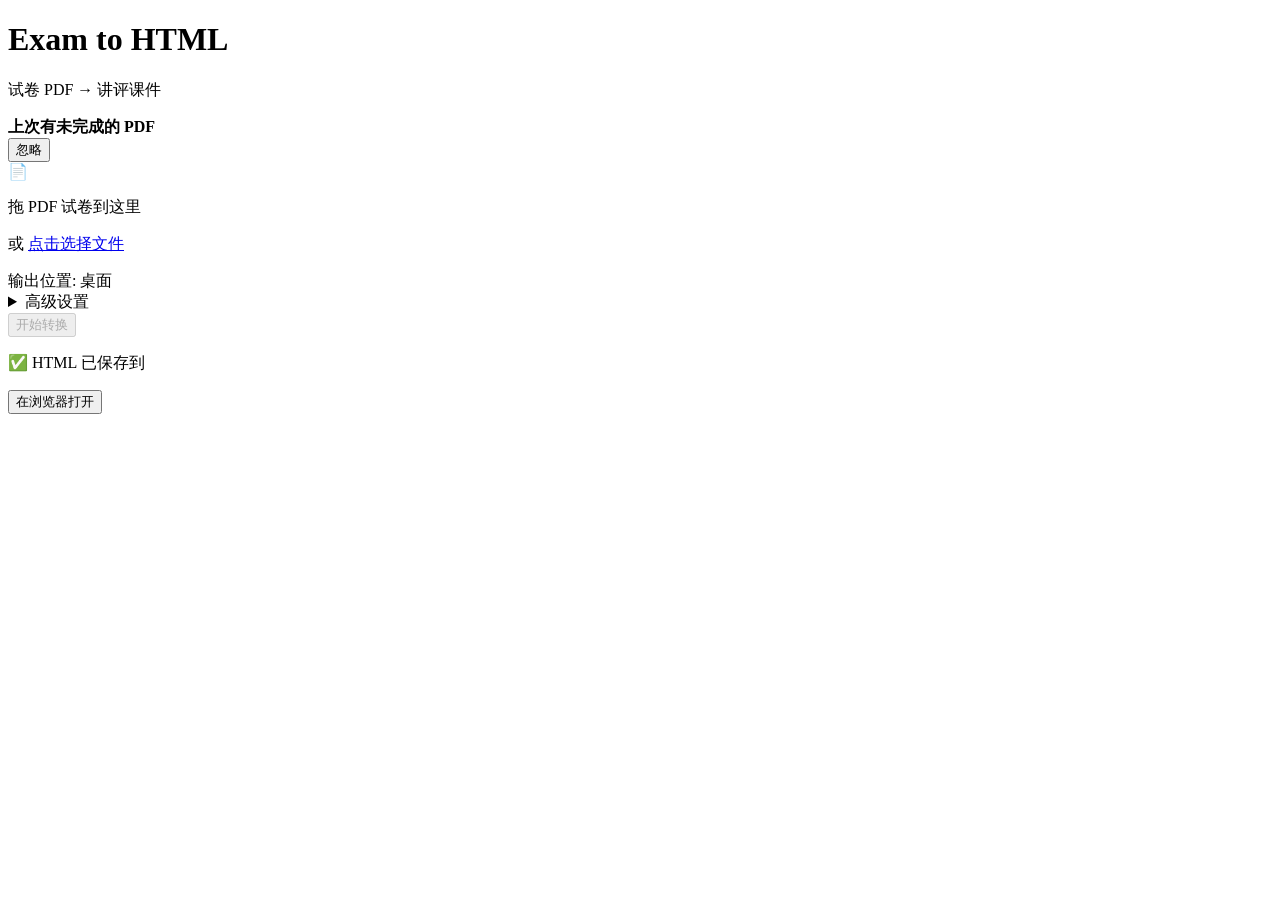
==== exam_to_html/gui/static/index.html @ 2f783986 "feat: M1-M3-M5 完整骨架 M1 骨架 (5 phase): - pyproject + paths + config + backend/pipeline + FastAPI serve" ====
<!DOCTYPE html>
<html lang="zh-CN">
<head>
  <meta charset="UTF-8">
  <meta name="viewport" content="width=device-width, initial-scale=1.0">
  <title>Exam to HTML</title>
  <link rel="stylesheet" href="/style.css">
</head>
<body>
  <header>
    <h1>Exam to HTML</h1>
    <p class="subtitle">试卷 PDF → 讲评课件</p>
  </header>

  <main>
    <!-- 启动 banner: 上次未完成 PDF (M3-2) -->
    <div id="incomplete-banner" class="banner hidden" role="alert">
      <div class="banner-text">
        <strong>上次有未完成的 PDF</strong>
        <span id="incomplete-detail"></span>
      </div>
      <button id="dismiss-banner" class="btn-link">忽略</button>
    </div>

    <!-- 拖拽区 -->
    <div id="dropzone" class="dropzone">
      <div class="dz-inner">
        <div class="dz-icon">📄</div>
        <p class="dz-title">拖 PDF 试卷到这里</p>
        <p class="dz-sub">或 <a href="#" id="pick-link">点击选择文件</a></p>
        <p class="dz-filename" id="picked-name"></p>
      </div>
      <input type="file" id="filepicker" accept=".pdf,application/pdf" hidden>
    </div>

    <!-- 输出位置 -->
    <div class="row output-row">
      <label>输出位置:</label>
      <span id="output-dir" class="output-dir">桌面</span>
    </div>

    <!-- 高级设置 (折叠) -->
    <details id="advanced">
      <summary>高级设置</summary>
      <div class="adv-body">
        <label class="field">
          <span>MinerU API Token (可选)</span>
          <input type="password" id="token" placeholder="不填也能用" autocomplete="off">
        </label>
        <p class="hint">
          💡 不填也能用。<br>
          填了之后能识别题目类型（单选/多选/解答）。
        </p>
        <button id="save-token" class="btn-secondary">保存设置</button>

        <!-- 自动更新 -->
        <div class="updater-row">
          <button id="check-update" class="btn-secondary">📦 检查更新</button>
          <span id="update-status" class="update-status"></span>
        </div>
      </div>
    </details>

    <!-- 操作 -->
    <button id="start" class="btn-primary" disabled>开始转换</button>

    <!-- 状态 -->
    <div id="status" class="status hidden" role="status" aria-live="polite"></div>

    <!-- 结果 -->
    <div id="result" class="result hidden">
      <p>✅ HTML 已保存到 <code id="result-path"></code></p>
      <button id="open-btn" class="btn-secondary">在浏览器打开</button>
    </div>
  </main>

  <script src="/app.js"></script>
</body>
</html>
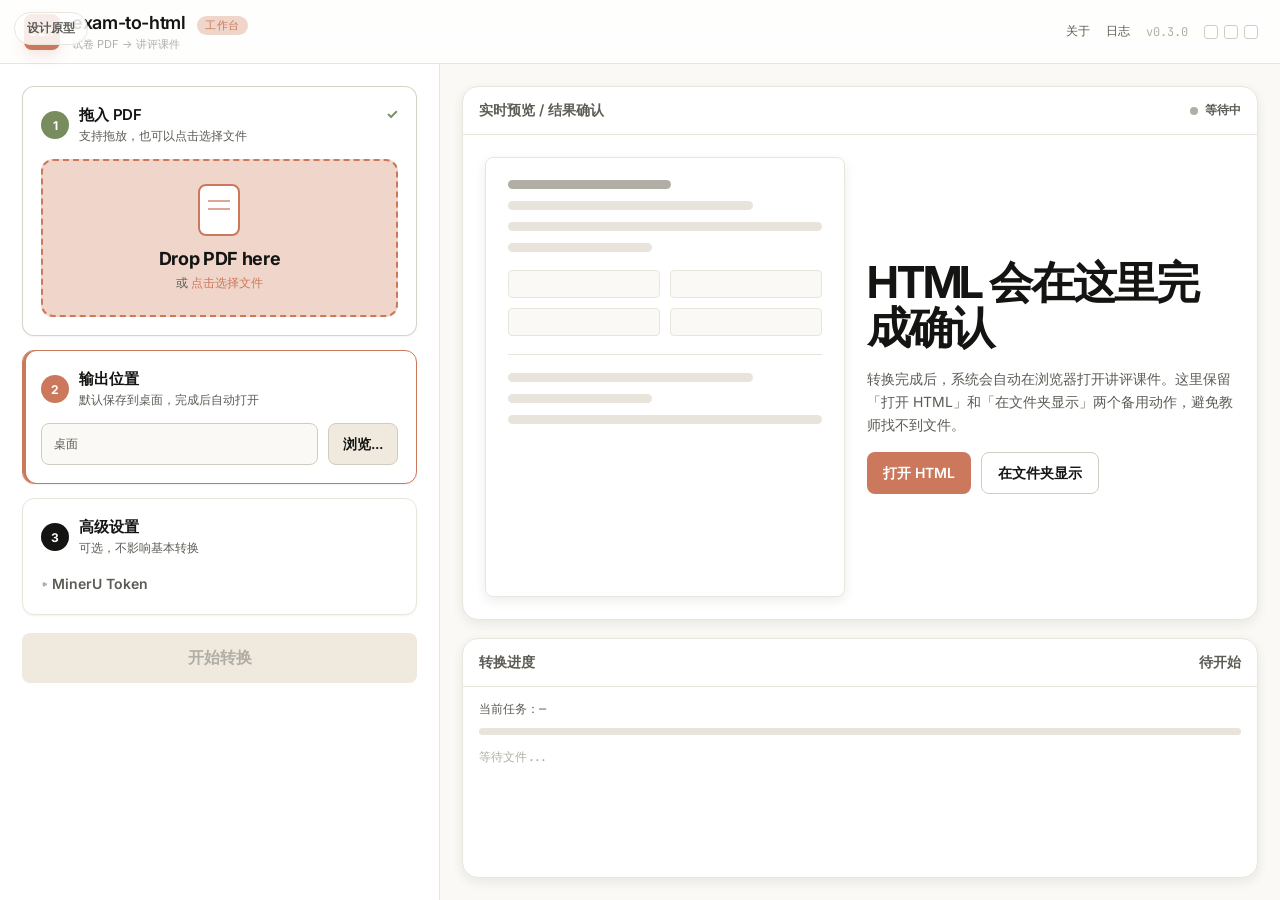
==== commit 182cb365: "feat(ui): M2 Workbench 暖橙版 (PDF2PPT 风格) - 新版 UI: 顶栏 + 左 3 步卡 (拖PDF/输出位置/高级) + 右预览/进度 - 暖色 token 沿用 P" ====
--- a/exam_to_html/gui/static/index.html
+++ b/exam_to_html/gui/static/index.html
@@ -4,76 +4,162 @@
   <meta charset="UTF-8">
   <meta name="viewport" content="width=device-width, initial-scale=1.0">
   <title>Exam to HTML</title>
-  <link rel="stylesheet" href="/style.css">
+  <link rel="preconnect" href="https://fonts.googleapis.com">
+  <link rel="preconnect" href="https://fonts.gstatic.com" crossorigin>
+  <link rel="stylesheet" href="https://fonts.googleapis.com/css2?family=Inter:wght@400;500;600;700&family=JetBrains+Mono:wght@400;500&display=swap">
+  <link rel="stylesheet" href="style.css">
 </head>
 <body>
-  <header>
-    <h1>Exam to HTML</h1>
-    <p class="subtitle">试卷 PDF → 讲评课件</p>
-  </header>
+  <!-- M2 · Workbench 暖橙版 (PDF2PPT 风格) -->
+  <a class="back" href="../../../docs/ui-prototypes/index.html" target="_blank" title="查看 M2 UI 设计原型">设计原型</a>
 
-  <main>
-    <!-- 启动 banner: 上次未完成 PDF (M3-2) -->
-    <div id="incomplete-banner" class="banner hidden" role="alert">
-      <div class="banner-text">
-        <strong>上次有未完成的 PDF</strong>
-        <span id="incomplete-detail"></span>
-      </div>
-      <button id="dismiss-banner" class="btn-link">忽略</button>
-    </div>
-
-    <!-- 拖拽区 -->
-    <div id="dropzone" class="dropzone">
-      <div class="dz-inner">
-        <div class="dz-icon">📄</div>
-        <p class="dz-title">拖 PDF 试卷到这里</p>
-        <p class="dz-sub">或 <a href="#" id="pick-link">点击选择文件</a></p>
-        <p class="dz-filename" id="picked-name"></p>
-      </div>
-      <input type="file" id="filepicker" accept=".pdf,application/pdf" hidden>
-    </div>
-
-    <!-- 输出位置 -->
-    <div class="row output-row">
-      <label>输出位置:</label>
-      <span id="output-dir" class="output-dir">桌面</span>
-    </div>
-
-    <!-- 高级设置 (折叠) -->
-    <details id="advanced">
-      <summary>高级设置</summary>
-      <div class="adv-body">
-        <label class="field">
-          <span>MinerU API Token (可选)</span>
-          <input type="password" id="token" placeholder="不填也能用" autocomplete="off">
-        </label>
-        <p class="hint">
-          💡 不填也能用。<br>
-          填了之后能识别题目类型（单选/多选/解答）。
-        </p>
-        <button id="save-token" class="btn-secondary">保存设置</button>
-
-        <!-- 自动更新 -->
-        <div class="updater-row">
-          <button id="check-update" class="btn-secondary">📦 检查更新</button>
-          <span id="update-status" class="update-status"></span>
+  <div class="app">
+    <header class="topbar">
+      <div class="brand">
+        <span class="logo" aria-hidden="true">e2h</span>
+        <div>
+          <h1>exam-to-html <span class="workbench-tag">工作台</span></h1>
+          <p class="brand-sub">试卷 PDF → 讲评课件</p>
         </div>
       </div>
-    </details>
+      <div class="top-actions">
+        <span>关于</span>
+        <span>日志</span>
+        <span class="version">v0.3.0</span>
+        <span class="window-btns" aria-hidden="true"><span></span><span></span><span></span></span>
+      </div>
+    </header>
 
-    <!-- 操作 -->
-    <button id="start" class="btn-primary" disabled>开始转换</button>
+    <main class="workspace">
+      <!-- ============ 左栏：转换控制 ============ -->
+      <section class="left" aria-label="转换控制">
 
-    <!-- 状态 -->
-    <div id="status" class="status hidden" role="status" aria-live="polite"></div>
+        <!-- M3-2 启动 banner -->
+        <div id="incomplete-banner" class="banner hidden" role="alert">
+          <div class="banner-text">
+            <strong>上次有未完成的 PDF</strong>
+            <span id="incomplete-detail"></span>
+          </div>
+          <div class="banner-actions">
+            <button id="dismiss-banner" class="btn-link">忽略</button>
+            <button id="clear-incomplete" class="btn-link warn hidden">丢弃</button>
+          </div>
+        </div>
 
-    <!-- 结果 -->
-    <div id="result" class="result hidden">
-      <p>✅ HTML 已保存到 <code id="result-path"></code></p>
-      <button id="open-btn" class="btn-secondary">在浏览器打开</button>
-    </div>
-  </main>
+        <article id="step-drop" class="step-card done">
+          <div class="step-head">
+            <span class="badge" aria-hidden="true">1</span>
+            <div>
+              <h2 class="step-title">拖入 PDF</h2>
+              <p class="step-sub">支持拖放，也可以点击选择文件</p>
+            </div>
+          </div>
+          <label id="dropzone" class="drop" for="filepicker" tabindex="0" aria-label="拖放或点击选择 PDF 文件">
+            <div>
+              <div class="doc-mini" aria-hidden="true"></div>
+              <strong>Drop PDF here</strong>
+              <span>或 <a href="#" id="pick-link" onclick="event.preventDefault();">点击选择文件</a></span>
+            </div>
+            <input type="file" id="filepicker" accept=".pdf,application/pdf" hidden>
+          </label>
+          <div id="file-pill" class="file-pill hidden">
+            <b id="picked-name">filename.pdf</b>
+            <code id="picked-size">0 MB</code>
+          </div>
+        </article>
 
-  <script src="/app.js"></script>
+        <article id="step-output" class="step-card active">
+          <div class="step-head">
+            <span class="badge" aria-hidden="true">2</span>
+            <div>
+              <h2 class="step-title">输出位置</h2>
+              <p class="step-sub">默认保存到桌面，完成后自动打开</p>
+            </div>
+          </div>
+          <div class="input-row">
+            <input id="output-dir" class="path-input" value="桌面" aria-label="输出位置" readonly>
+            <button class="small-btn" type="button">浏览...</button>
+          </div>
+        </article>
+
+        <article id="step-advanced" class="step-card">
+          <div class="step-head">
+            <span class="badge" aria-hidden="true">3</span>
+            <div>
+              <h2 class="step-title">高级设置</h2>
+              <p class="step-sub">可选，不影响基本转换</p>
+            </div>
+          </div>
+          <details id="advanced">
+            <summary>MinerU Token</summary>
+            <div class="token-box">
+              <label for="token" class="visually-hidden">MinerU API Token</label>
+              <input type="password" id="token" placeholder="不填也能用" autocomplete="off">
+              <p>填了之后能识别题目类型（单选 / 多选 / 解答）。</p>
+              <button id="save-token" class="small-btn" type="button">保存 Token</button>
+            </div>
+          </details>
+        </article>
+
+        <button id="start" class="primary" type="button" disabled>开始转换</button>
+      </section>
+
+      <!-- ============ 右栏：预览 + 进度 ============ -->
+      <section class="right" aria-label="预览与进度">
+        <article class="preview-card">
+          <div class="preview-head">
+            <span>实时预览 / 结果确认</span>
+            <span class="status-dot" id="status-dot">等待中</span>
+          </div>
+          <div class="preview-body">
+            <div class="pdf-page" aria-label="PDF 页面缩略预览">
+              <div class="paper-line dark"></div>
+              <div class="paper-line mid"></div>
+              <div class="paper-line"></div>
+              <div class="paper-line short"></div>
+              <div class="answer-grid"><span></span><span></span><span></span><span></span></div>
+              <div class="page-divider"></div>
+              <div class="paper-line mid"></div>
+              <div class="paper-line short"></div>
+              <div class="paper-line"></div>
+            </div>
+            <div class="result-panel">
+              <h1 id="result-headline">HTML 会在这里完成确认</h1>
+              <p>转换完成后，系统会自动在浏览器打开讲评课件。这里保留「打开 HTML」和「在文件夹显示」两个备用动作，避免教师找不到文件。</p>
+              <div class="preview-actions">
+                <button id="open-btn" class="open" type="button">打开 HTML</button>
+                <button class="ghost" type="button" id="reveal-btn">在文件夹显示</button>
+              </div>
+              <div id="result" class="result hidden">
+                <code id="result-path" class="result-path"></code>
+              </div>
+            </div>
+          </div>
+        </article>
+
+        <article class="log-card">
+          <div class="log-head">
+            <span>转换进度</span>
+            <span id="progress-pct">待开始</span>
+          </div>
+          <div class="log-body">
+            <div class="progress-line">
+              <div class="progress-meta">
+                <span id="progress-task">当前任务：—</span>
+                <span id="progress-eta"></span>
+              </div>
+              <div class="bar" aria-hidden="true"><div id="progress-bar" style="width:0%"></div></div>
+            </div>
+            <div class="logs" id="logs" role="status" aria-live="polite">
+              <div class="log-line muted">等待文件...</div>
+            </div>
+            <div id="status" class="status hidden" role="status" aria-live="polite"></div>
+          </div>
+        </article>
+      </section>
+    </main>
+  </div>
+
+  <script src="app.js"></script>
 </body>
-</html>+</html>
--- a/exam_to_html/gui/static/style.css
+++ b/exam_to_html/gui/static/style.css
@@ -0,0 +1,642 @@
+/* ============================================================
+ * Exam to HTML — M2 UI (Workbench 暖橙版 / PDF2PPT 风格)
+ * 设计 token 严格对齐 PDF2PPT brand-tokens.css
+ * ============================================================ */
+
+:root {
+  /* 色彩：PDF2PPT 暖色系 */
+  --color-canvas: #faf9f5;
+  --color-panel: #ffffff;
+  --color-card-soft: #efe9de;
+  --color-ink: #141413;
+  --color-text: #141413;
+  --color-secondary: #5c5b55;
+  --color-muted: #b0aea5;
+  --color-border: #e8e6dc;
+  --color-border-strong: #d0cdc0;
+
+  --color-primary: #cc785c;
+  --color-primary-hover: #b8664a;
+  --color-primary-active: #a6553a;
+  --color-primary-soft: #f0d5ca;
+  --color-primary-glow: rgba(204, 120, 92, 0.18);
+  --color-focus-ring: #cc785c;
+
+  --color-success: #788c5d;
+  --color-warning: #d9a95e;
+  --color-error: #c2554a;
+  --color-info: #6a9bcc;
+
+  /* 字号 / 间距 / 圆角 / 阴影 */
+  --text-xs: 12px;
+  --text-sm: 14px;
+  --text-base: 16px;
+  --text-lg: 18px;
+  --text-2xl: 24px;
+  --text-3xl: 30px;
+  --text-4xl: 36px;
+  --space-1: 4px;
+  --space-2: 8px;
+  --space-3: 12px;
+  --space-4: 16px;
+  --space-5: 20px;
+  --space-6: 24px;
+  --space-8: 32px;
+  --radius-sm: 4px;
+  --radius-md: 8px;
+  --radius-lg: 12px;
+  --radius-xl: 16px;
+  --radius-full: 9999px;
+  --shadow-sm: 0 1px 2px rgba(20, 20, 19, 0.05);
+  --shadow-md: 0 4px 12px rgba(20, 20, 19, 0.08);
+  --shadow-lg: 0 12px 36px rgba(20, 20, 19, 0.10);
+
+  --font-body: Inter, -apple-system, BlinkMacSystemFont, "Segoe UI", "PingFang SC", "Microsoft YaHei", "Helvetica Neue", Arial, sans-serif;
+  --font-mono: "JetBrains Mono", "SF Mono", Menlo, Consolas, monospace;
+
+  --transition-fast: 150ms ease;
+  --transition-base: 250ms ease;
+}
+
+* { box-sizing: border-box; margin: 0; padding: 0; }
+
+html, body { height: 100%; }
+body {
+  font-family: var(--font-body);
+  font-size: var(--text-sm);
+  color: var(--color-text);
+  background: var(--color-canvas);
+  overflow: hidden;
+}
+
+button, input { font: inherit; }
+a { color: var(--color-primary); text-decoration: none; }
+a:hover { color: var(--color-primary-hover); }
+
+.visually-hidden {
+  position: absolute;
+  width: 1px; height: 1px;
+  padding: 0; margin: -1px;
+  overflow: hidden; clip: rect(0,0,0,0);
+  white-space: nowrap; border: 0;
+}
+
+.back {
+  position: fixed;
+  z-index: 20;
+  left: 14px;
+  top: 12px;
+  color: var(--color-secondary);
+  font-size: var(--text-xs);
+  font-weight: 600;
+  background: rgba(255,255,255,0.86);
+  border: 1px solid var(--color-border);
+  border-radius: var(--radius-full);
+  padding: 7px 12px;
+  text-decoration: none;
+}
+
+/* ============================================================
+ * 顶层布局
+ * ============================================================ */
+.app {
+  height: 100vh;
+  display: grid;
+  grid-template-rows: 64px 1fr;
+  background: var(--color-canvas);
+}
+
+/* ----- 顶栏 ----- */
+.topbar {
+  display: flex;
+  align-items: center;
+  justify-content: space-between;
+  padding: 0 22px 0 24px;
+  border-bottom: 1px solid var(--color-border);
+  background: rgba(255, 255, 255, 0.82);
+  backdrop-filter: blur(12px);
+}
+.brand { display: flex; align-items: center; gap: 12px; }
+.brand h1 {
+  margin: 0;
+  font-size: 18px;
+  font-weight: 600;
+  letter-spacing: -0.02em;
+  color: var(--color-ink);
+}
+.brand .workbench-tag {
+  display: inline-block;
+  margin-left: 8px;
+  padding: 2px 8px;
+  font-size: 11px;
+  font-weight: 500;
+  color: var(--color-primary);
+  background: var(--color-primary-soft);
+  border-radius: var(--radius-full);
+  letter-spacing: 0.04em;
+}
+.brand-sub {
+  margin: 2px 0 0;
+  color: var(--color-muted);
+  font-size: 11px;
+  font-weight: 400;
+}
+.logo {
+  width: 36px;
+  height: 36px;
+  display: grid;
+  place-items: center;
+  border-radius: var(--radius-md);
+  background: var(--color-primary);
+  color: #fff;
+  font: 700 13px/1 var(--font-mono);
+  letter-spacing: 0.04em;
+  box-shadow: 0 6px 14px var(--color-primary-glow);
+}
+.top-actions {
+  display: flex;
+  align-items: center;
+  gap: 16px;
+  color: var(--color-secondary);
+  font-size: var(--text-xs);
+}
+.top-actions span { cursor: default; }
+.top-actions .version {
+  font-family: var(--font-mono);
+  color: var(--color-muted);
+}
+.window-btns { display: flex; gap: 6px; }
+.window-btns span {
+  width: 14px;
+  height: 14px;
+  border: 1px solid var(--color-border-strong);
+  border-radius: 3px;
+  background: #fff;
+  cursor: default;
+}
+
+/* ============================================================
+ * 主工作区（左控右看）
+ * ============================================================ */
+.workspace {
+  min-height: 0;
+  display: grid;
+  grid-template-columns: 440px minmax(0, 1fr);
+}
+
+.left {
+  min-height: 0;
+  padding: 22px;
+  border-right: 1px solid var(--color-border);
+  background: var(--color-panel);
+  overflow: auto;
+}
+
+.right {
+  min-width: 0;
+  min-height: 0;
+  padding: 22px;
+  display: grid;
+  grid-template-rows: minmax(320px, 1fr) 240px;
+  gap: 18px;
+  overflow: hidden;
+}
+
+/* ============================================================
+ * 启动 banner (M3-2)
+ * ============================================================ */
+.banner {
+  display: flex;
+  align-items: center;
+  justify-content: space-between;
+  gap: 12px;
+  margin-bottom: 14px;
+  padding: 10px 14px;
+  border: 1px solid var(--color-warning);
+  border-radius: var(--radius-md);
+  background: #fdf3e3;
+  color: #6b4a16;
+  font-size: var(--text-xs);
+}
+.banner-text { display: flex; flex-direction: column; gap: 2px; min-width: 0; }
+.banner-text strong { font-size: var(--text-xs); }
+.banner-text span { color: #8a5b1c; font-size: 11px; }
+.banner-actions { display: flex; gap: 6px; }
+.btn-link {
+  background: none;
+  border: 0;
+  color: var(--color-primary);
+  font: 600 var(--text-xs)/1.2 var(--font-body);
+  cursor: pointer;
+  padding: 4px 8px;
+  border-radius: var(--radius-sm);
+}
+.btn-link:hover { background: var(--color-primary-soft); }
+.btn-link.warn { color: var(--color-error); }
+.btn-link.warn:hover { background: #f7e0de; }
+
+/* ============================================================
+ * 步骤卡 (左栏)
+ * ============================================================ */
+.step-card {
+  position: relative;
+  margin-bottom: 14px;
+  padding: 18px;
+  border: 1px solid var(--color-border);
+  border-radius: var(--radius-lg);
+  background: var(--color-panel);
+  box-shadow: var(--shadow-sm);
+  transition: border-color var(--transition-fast), box-shadow var(--transition-fast);
+}
+.step-card.active {
+  border-color: var(--color-primary);
+  box-shadow: inset 3px 0 0 var(--color-primary), var(--shadow-sm);
+}
+.step-card.done {
+  border-color: rgba(120, 140, 93, 0.35);
+}
+.step-card.done::after {
+  content: "✓";
+  position: absolute;
+  top: 18px; right: 18px;
+  color: var(--color-success);
+  font-weight: 700;
+}
+
+.step-head { display: flex; align-items: center; gap: 10px; margin-bottom: 14px; }
+.badge {
+  width: 28px;
+  height: 28px;
+  display: grid;
+  place-items: center;
+  border-radius: var(--radius-full);
+  background: var(--color-ink);
+  color: #fff;
+  font-size: var(--text-xs);
+  font-weight: 700;
+}
+.step-card.done .badge { background: var(--color-success); }
+.step-card.active .badge { background: var(--color-primary); }
+.step-title {
+  margin: 0;
+  font-size: 15px;
+  font-weight: 600;
+  color: var(--color-ink);
+  letter-spacing: -0.01em;
+}
+.step-sub { margin: 3px 0 0; color: var(--color-secondary); font-size: var(--text-xs); }
+
+/* ----- 拖拽区 ----- */
+.drop {
+  display: grid;
+  place-items: center;
+  min-height: 158px;
+  padding: 18px;
+  border: 2px dashed var(--color-primary);
+  border-radius: var(--radius-lg);
+  background: var(--color-primary-soft);
+  text-align: center;
+  cursor: pointer;
+  transition: background var(--transition-fast), border-color var(--transition-fast);
+}
+.drop:hover, .drop.dragging {
+  background: #f3ddd2;
+  border-color: var(--color-primary-hover);
+}
+.drop strong { display: block; font-size: var(--text-lg); letter-spacing: -0.02em; color: var(--color-ink); }
+.drop span { display: block; margin-top: 6px; color: var(--color-secondary); font-size: var(--text-xs); }
+.doc-mini {
+  width: 42px;
+  height: 52px;
+  margin: 0 auto 12px;
+  border: 2px solid var(--color-primary);
+  border-radius: 8px;
+  background: #fff;
+  position: relative;
+}
+.doc-mini::after {
+  content: "";
+  position: absolute;
+  left: 8px; right: 8px;
+  top: 14px; height: 2px;
+  background: var(--color-primary);
+  box-shadow: 0 8px 0 var(--color-primary);
+  opacity: 0.65;
+}
+
+.file-pill {
+  display: grid;
+  grid-template-columns: 1fr auto;
+  gap: 12px;
+  align-items: center;
+  margin-top: 12px;
+  padding: 10px 12px;
+  border: 1px solid var(--color-primary-soft);
+  border-radius: var(--radius-md);
+  color: var(--color-primary-active);
+  background: var(--color-primary-soft);
+  font-size: var(--text-xs);
+}
+.file-pill b { overflow: hidden; text-overflow: ellipsis; white-space: nowrap; }
+.file-pill code { font-family: var(--font-mono); color: var(--color-secondary); }
+
+/* ----- 输出位置 ----- */
+.input-row { display: grid; grid-template-columns: 1fr auto; gap: 10px; }
+.path-input {
+  min-width: 0;
+  height: 42px;
+  border: 1px solid var(--color-border-strong);
+  border-radius: var(--radius-md);
+  padding: 0 12px;
+  font-family: var(--font-mono);
+  font-size: var(--text-xs);
+  color: var(--color-secondary);
+  background: var(--color-canvas);
+}
+.path-input:focus {
+  outline: none;
+  border-color: var(--color-focus-ring);
+  box-shadow: 0 0 0 3px var(--color-primary-glow);
+}
+.small-btn {
+  height: 42px;
+  padding: 0 14px;
+  border: 1px solid var(--color-border-strong);
+  border-radius: var(--radius-md);
+  background: var(--color-card-soft);
+  color: var(--color-ink);
+  font-size: var(--text-sm);
+  font-weight: 600;
+  cursor: pointer;
+  transition: background var(--transition-fast), transform var(--transition-fast);
+}
+.small-btn:hover { background: var(--color-border); }
+.small-btn:active { transform: translateY(1px); }
+.small-btn:focus-visible { outline: 3px solid var(--color-primary-glow); outline-offset: 2px; }
+
+/* ----- 高级设置 ----- */
+details summary {
+  cursor: pointer;
+  list-style: none;
+  color: var(--color-secondary);
+  font-size: var(--text-sm);
+  font-weight: 600;
+  user-select: none;
+  padding: 4px 0;
+}
+details summary::-webkit-details-marker { display: none; }
+details summary::before { content: "▸ "; color: var(--color-muted); }
+details[open] summary::before { content: "▾ "; }
+details summary:hover { color: var(--color-ink); }
+.token-box { margin-top: 12px; display: flex; flex-direction: column; gap: 10px; }
+.token-box input {
+  width: 100%;
+  height: 40px;
+  border: 1px solid var(--color-border-strong);
+  border-radius: var(--radius-md);
+  padding: 0 12px;
+  background: var(--color-canvas);
+  font-family: var(--font-mono);
+  font-size: var(--text-xs);
+}
+.token-box input:focus {
+  outline: none;
+  border-color: var(--color-focus-ring);
+  box-shadow: 0 0 0 3px var(--color-primary-glow);
+}
+.token-box p {
+  margin: 0;
+  color: var(--color-secondary);
+  font-size: 11px;
+  line-height: 1.55;
+}
+.token-box .small-btn { align-self: flex-start; }
+
+/* ----- 主 CTA ----- */
+.primary {
+  width: 100%;
+  height: 50px;
+  margin-top: 4px;
+  border: 0;
+  border-radius: var(--radius-md);
+  color: #fff;
+  background: var(--color-primary);
+  box-shadow: 0 10px 22px var(--color-primary-glow);
+  font-size: var(--text-base);
+  font-weight: 600;
+  cursor: pointer;
+  transition: background var(--transition-fast), transform var(--transition-fast), box-shadow var(--transition-fast);
+}
+.primary:hover:not(:disabled) {
+  background: var(--color-primary-hover);
+  transform: translateY(-1px);
+  box-shadow: 0 12px 26px rgba(204, 120, 92, 0.24);
+}
+.primary:active:not(:disabled) { transform: translateY(0); background: var(--color-primary-active); }
+.primary:disabled {
+  background: var(--color-card-soft);
+  color: var(--color-muted);
+  cursor: not-allowed;
+  box-shadow: none;
+}
+.primary:focus-visible { outline: 3px solid var(--color-primary-glow); outline-offset: 2px; }
+
+/* ============================================================
+ * 右栏：预览 + 日志
+ * ============================================================ */
+.preview-card, .log-card {
+  min-height: 0;
+  border: 1px solid var(--color-border);
+  border-radius: var(--radius-xl);
+  background: var(--color-panel);
+  overflow: hidden;
+  box-shadow: var(--shadow-md);
+}
+
+.preview-head, .log-head {
+  height: 48px;
+  display: flex;
+  align-items: center;
+  justify-content: space-between;
+  padding: 0 16px;
+  border-bottom: 1px solid var(--color-border);
+  color: var(--color-secondary);
+  font-size: var(--text-sm);
+  font-weight: 600;
+}
+
+.status-dot {
+  display: inline-flex;
+  align-items: center;
+  gap: 7px;
+  color: var(--color-secondary);
+  font-family: var(--font-mono);
+  font-size: var(--text-xs);
+}
+.status-dot::before {
+  content: "";
+  width: 8px;
+  height: 8px;
+  border-radius: var(--radius-full);
+  background: var(--color-muted);
+}
+.status-dot.processing { color: var(--color-primary); }
+.status-dot.processing::before { background: var(--color-primary); box-shadow: 0 0 0 4px var(--color-primary-soft); animation: pulse 1.6s ease-in-out infinite; }
+.status-dot.done { color: var(--color-success); }
+.status-dot.done::before { background: var(--color-success); box-shadow: 0 0 0 4px rgba(120, 140, 93, 0.18); }
+.status-dot.error { color: var(--color-error); }
+.status-dot.error::before { background: var(--color-error); }
+@keyframes pulse {
+  0%, 100% { opacity: 1; }
+  50% { opacity: 0.45; }
+}
+
+.preview-body {
+  height: calc(100% - 48px);
+  padding: 22px;
+  display: grid;
+  grid-template-columns: minmax(220px, 360px) 1fr;
+  gap: 22px;
+  align-items: stretch;
+}
+
+.pdf-page {
+  border: 1px solid var(--color-border);
+  border-radius: var(--radius-md);
+  background: #fff;
+  box-shadow: var(--shadow-md);
+  padding: 22px;
+  overflow: hidden;
+  display: flex;
+  flex-direction: column;
+  gap: 12px;
+}
+.paper-line {
+  height: 9px;
+  border-radius: var(--radius-full);
+  background: #e8e4dc;
+}
+.paper-line.dark { width: 52%; background: #b0aea5; }
+.paper-line.mid { width: 78%; }
+.paper-line.short { width: 46%; }
+.answer-grid { display: grid; grid-template-columns: 1fr 1fr; gap: 10px; margin-top: 6px; }
+.answer-grid span { height: 28px; border: 1px solid var(--color-border); border-radius: var(--radius-sm); background: var(--color-canvas); }
+.page-divider { height: 1px; background: #e8e4dc; margin: 6px 0; }
+
+.result-panel {
+  display: flex;
+  flex-direction: column;
+  justify-content: center;
+  gap: 16px;
+  min-width: 0;
+}
+.result-panel h1 {
+  margin: 0;
+  font-size: clamp(28px, 4vw, 44px);
+  line-height: 1.04;
+  letter-spacing: -0.05em;
+  color: var(--color-ink);
+}
+.result-panel p { margin: 0; color: var(--color-secondary); line-height: 1.65; }
+.preview-actions { display: flex; gap: 10px; flex-wrap: wrap; }
+.preview-actions button {
+  height: 42px;
+  padding: 0 16px;
+  border-radius: var(--radius-md);
+  font-weight: 600;
+  cursor: pointer;
+  transition: background var(--transition-fast), transform var(--transition-fast);
+}
+.open {
+  border: 0;
+  color: #fff;
+  background: var(--color-primary);
+}
+.open:hover { background: var(--color-primary-hover); transform: translateY(-1px); }
+.ghost {
+  border: 1px solid var(--color-border-strong);
+  color: var(--color-ink);
+  background: #fff;
+}
+.ghost:hover { background: var(--color-canvas); }
+
+.result.hidden { display: none; }
+.result { padding: 10px 12px; border-radius: var(--radius-md); background: var(--color-card-soft); }
+.result-path { font-family: var(--font-mono); font-size: var(--text-xs); color: var(--color-secondary); word-break: break-all; }
+
+/* ============================================================
+ * 日志卡
+ * ============================================================ */
+.log-card { display: grid; grid-template-rows: 48px 1fr; }
+.log-body { display: flex; flex-direction: column; min-height: 0; }
+.progress-line { padding: 14px 16px 0; }
+.progress-meta {
+  display: flex;
+  justify-content: space-between;
+  color: var(--color-secondary);
+  font: 12px var(--font-mono);
+}
+.bar {
+  height: 7px;
+  margin-top: 10px;
+  border-radius: var(--radius-full);
+  overflow: hidden;
+  background: #e8e4dc;
+}
+.bar div {
+  width: 0;
+  height: 100%;
+  border-radius: inherit;
+  background: var(--color-primary);
+  transition: width 280ms ease;
+}
+.logs {
+  flex: 1;
+  min-height: 0;
+  padding: 12px 16px;
+  overflow: auto;
+  color: #3f4758;
+  font: 12px/1.7 var(--font-mono);
+}
+.log-line { white-space: nowrap; overflow: hidden; text-overflow: ellipsis; }
+.log-line.muted { color: var(--color-muted); }
+.log-line.now { color: var(--color-primary); font-weight: 700; }
+.log-line.ok { color: var(--color-success); }
+.log-line.err { color: var(--color-error); }
+
+/* 状态块 (success / error) */
+.status {
+  margin: 0 16px 14px;
+  padding: 10px 14px;
+  border-radius: var(--radius-md);
+  background: var(--color-card-soft);
+  border: 1px solid var(--color-border);
+  color: var(--color-ink);
+  font-size: var(--text-xs);
+  line-height: 1.55;
+}
+.status:empty { display: none; }
+.status.error {
+  background: #fbe6e3;
+  color: var(--color-error);
+  border-color: #e7c0ba;
+}
+.status.success {
+  background: rgba(120, 140, 93, 0.12);
+  border-color: rgba(120, 140, 93, 0.35);
+  color: #4d5d3a;
+}
+
+.hidden { display: none !important; }
+
+/* ============================================================
+ * 响应式 — 1080 以上保持双栏，1024 以下折叠
+ * ============================================================ */
+@media (max-width: 1023px) {
+  body { overflow: auto; }
+  .app { min-height: 100vh; height: auto; }
+  .workspace { grid-template-columns: 1fr; }
+  .left { border-right: 0; border-bottom: 1px solid var(--color-border); }
+  .right { grid-template-rows: auto auto; }
+  .preview-body { grid-template-columns: 1fr; }
+}
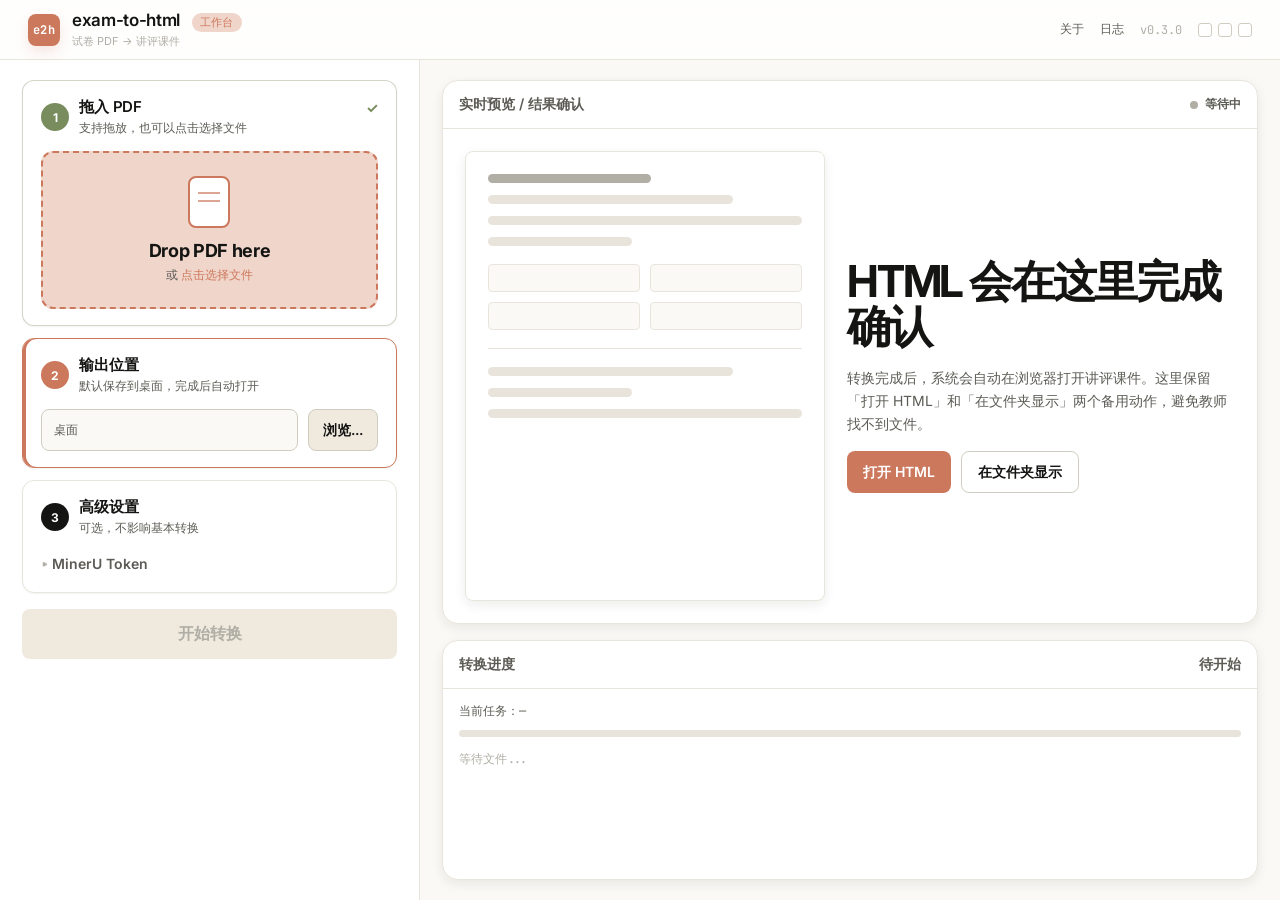
==== commit 26fbcd76: "fix(ui): 删设计原型导航按钮 + 调透气度 (顶栏 64→60px, 左栏 460→420px, padding 收紧) Co-Authored-By: Claude Opus 4.8 (1M" ====
--- a/exam_to_html/gui/static/index.html
+++ b/exam_to_html/gui/static/index.html
@@ -11,7 +11,6 @@
 </head>
 <body>
   <!-- M2 · Workbench 暖橙版 (PDF2PPT 风格) -->
-  <a class="back" href="../../../docs/ui-prototypes/index.html" target="_blank" title="查看 M2 UI 设计原型">设计原型</a>
 
   <div class="app">
     <header class="topbar">
--- a/exam_to_html/gui/static/style.css
+++ b/exam_to_html/gui/static/style.css
@@ -81,28 +81,13 @@
   white-space: nowrap; border: 0;
 }
 
-.back {
-  position: fixed;
-  z-index: 20;
-  left: 14px;
-  top: 12px;
-  color: var(--color-secondary);
-  font-size: var(--text-xs);
-  font-weight: 600;
-  background: rgba(255,255,255,0.86);
-  border: 1px solid var(--color-border);
-  border-radius: var(--radius-full);
-  padding: 7px 12px;
-  text-decoration: none;
-}
-
 /* ============================================================
  * 顶层布局
  * ============================================================ */
 .app {
   height: 100vh;
   display: grid;
-  grid-template-rows: 64px 1fr;
+  grid-template-rows: 60px 1fr;
   background: var(--color-canvas);
 }
 
@@ -111,18 +96,21 @@
   display: flex;
   align-items: center;
   justify-content: space-between;
-  padding: 0 22px 0 24px;
+  padding: 0 28px;
   border-bottom: 1px solid var(--color-border);
   background: rgba(255, 255, 255, 0.82);
   backdrop-filter: blur(12px);
 }
-.brand { display: flex; align-items: center; gap: 12px; }
+.brand { display: flex; align-items: center; gap: 12px; min-width: 0; }
 .brand h1 {
   margin: 0;
-  font-size: 18px;
+  font-size: 17px;
   font-weight: 600;
   letter-spacing: -0.02em;
   color: var(--color-ink);
+  white-space: nowrap;
+  overflow: hidden;
+  text-overflow: ellipsis;
 }
 .brand .workbench-tag {
   display: inline-block;
@@ -142,16 +130,17 @@
   font-weight: 400;
 }
 .logo {
-  width: 36px;
-  height: 36px;
+  width: 32px;
+  height: 32px;
   display: grid;
   place-items: center;
   border-radius: var(--radius-md);
   background: var(--color-primary);
   color: #fff;
-  font: 700 13px/1 var(--font-mono);
+  font: 700 12px/1 var(--font-mono);
   letter-spacing: 0.04em;
   box-shadow: 0 6px 14px var(--color-primary-glow);
+  flex-shrink: 0;
 }
 .top-actions {
   display: flex;
@@ -181,12 +170,13 @@
 .workspace {
   min-height: 0;
   display: grid;
-  grid-template-columns: 440px minmax(0, 1fr);
+  grid-template-columns: 420px minmax(0, 1fr);
+  gap: 0;
 }
 
 .left {
   min-height: 0;
-  padding: 22px;
+  padding: 20px 22px;
   border-right: 1px solid var(--color-border);
   background: var(--color-panel);
   overflow: auto;
@@ -195,10 +185,10 @@
 .right {
   min-width: 0;
   min-height: 0;
-  padding: 22px;
+  padding: 20px 22px;
   display: grid;
   grid-template-rows: minmax(320px, 1fr) 240px;
-  gap: 18px;
+  gap: 16px;
   overflow: hidden;
 }
 
@@ -240,8 +230,8 @@
  * ============================================================ */
 .step-card {
   position: relative;
-  margin-bottom: 14px;
-  padding: 18px;
+  margin-bottom: 12px;
+  padding: 16px 18px;
   border: 1px solid var(--color-border);
   border-radius: var(--radius-lg);
   background: var(--color-panel);
